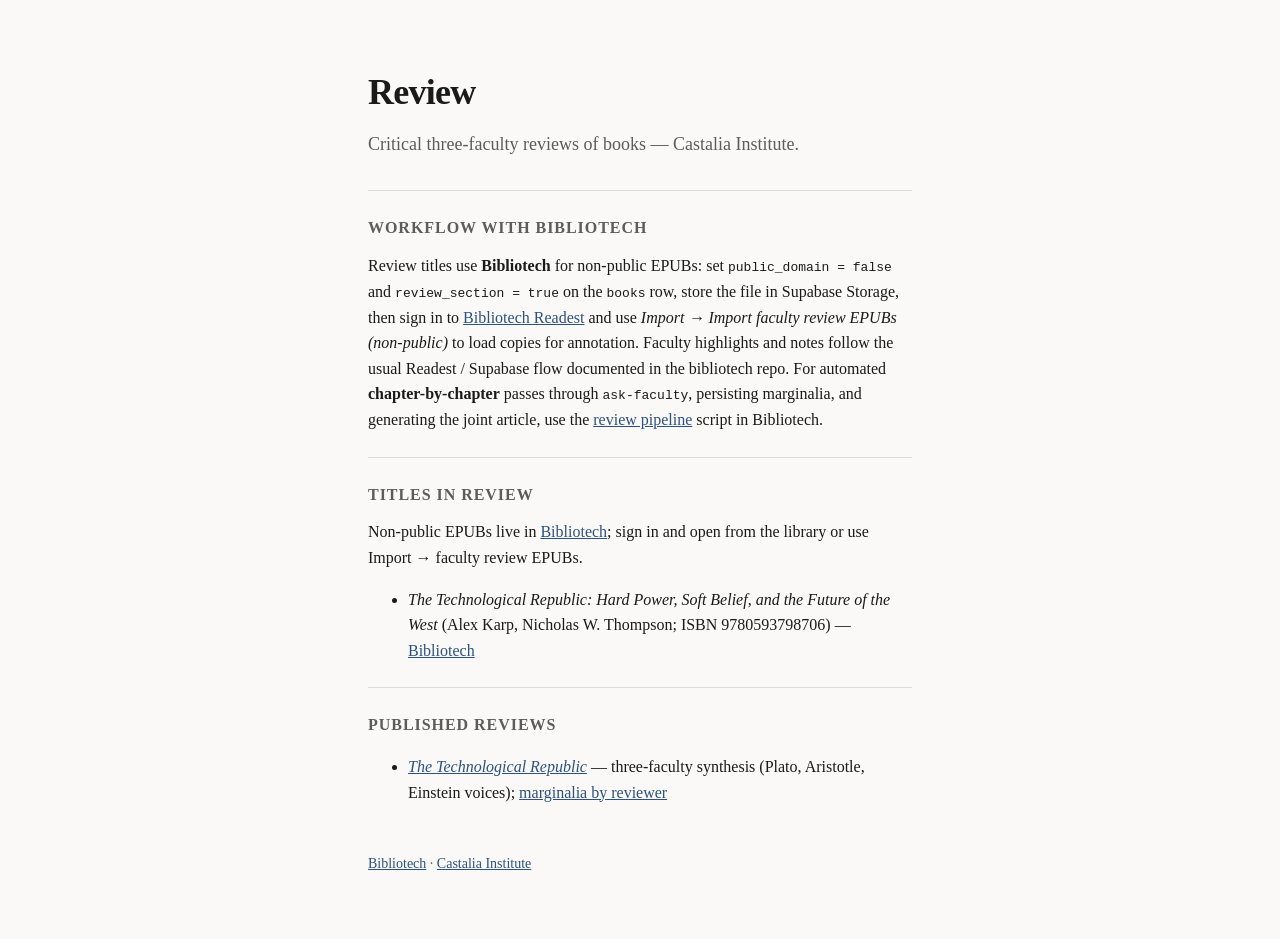
==== index.html @ 927019f5 "Add marginalia pages for Technological Republic; link from index and review" ====
<!DOCTYPE html>
<html lang="en">
<head>
  <meta charset="utf-8" />
  <meta name="viewport" content="width=device-width, initial-scale=1" />
  <title>Review — Castalia Institute</title>
  <meta name="description" content="Critical three-faculty reviews of books at Castalia Institute." />
  <style>
    :root {
      color-scheme: light dark;
      --ink: #1a1a1a;
      --muted: #5c5c5c;
      --line: rgba(0,0,0,.12);
      --bg: #faf9f7;
      --accent: #2c5282;
    }
    @media (prefers-color-scheme: dark) {
      :root {
        --ink: #e8e6e3;
        --muted: #9a9690;
        --line: rgba(255,255,255,.14);
        --bg: #121110;
        --accent: #90cdf4;
      }
    }
    * { box-sizing: border-box; }
    body {
      margin: 0;
      min-height: 100vh;
      font-family: "Iowan Old Style", "Palatino Linotype", Palatino, Georgia, serif;
      background: var(--bg);
      color: var(--ink);
      line-height: 1.6;
    }
    main {
      max-width: 38rem;
      margin: 0 auto;
      padding: clamp(2rem, 6vw, 4rem) clamp(1.25rem, 4vw, 2rem);
    }
    h1 {
      font-size: clamp(1.75rem, 4vw, 2.25rem);
      font-weight: 600;
      letter-spacing: -0.02em;
      margin: 0 0 0.5rem;
    }
    .lede {
      font-size: 1.125rem;
      color: var(--muted);
      margin: 0 0 2rem;
    }
    section {
      border-top: 1px solid var(--line);
      padding-top: 1.5rem;
      margin-top: 1.5rem;
    }
    h2 {
      font-size: 1rem;
      font-weight: 600;
      text-transform: uppercase;
      letter-spacing: 0.06em;
      color: var(--muted);
      margin: 0 0 0.75rem;
    }
    p { margin: 0 0 1rem; }
    a { color: var(--accent); }
    footer {
      margin-top: 3rem;
      font-size: 0.875rem;
      color: var(--muted);
    }
  </style>
</head>
<body>
  <main>
    <h1>Review</h1>
    <p class="lede">Critical three-faculty reviews of books — Castalia Institute.</p>
    <section>
      <h2>Workflow with Bibliotech</h2>
      <p>
        Review titles use <strong>Bibliotech</strong> for non-public EPUBs: set <code>public_domain = false</code> and
        <code>review_section = true</code> on the <code>books</code> row, store the file in Supabase Storage, then sign in to
        <a href="https://bibliotech.castalia.institute/library">Bibliotech Readest</a> and use
        <em>Import → Import faculty review EPUBs (non-public)</em> to load copies for annotation.
        Faculty highlights and notes follow the usual Readest / Supabase flow documented in the bibliotech repo.
        For automated <strong>chapter-by-chapter</strong> passes through <code>ask-faculty</code>, persisting marginalia, and generating the joint article, use the
        <a href="https://github.com/InquiryInstitute/bibliotech/blob/main/docs/REVIEW_PIPELINE_CHAPTER_ASK_FACULTY.md">review pipeline</a> script in Bibliotech.
      </p>
    </section>
    <section>
      <h2>Titles in review</h2>
      <p>
        Non-public EPUBs live in <a href="https://github.com/InquiryInstitute/bibliotech/blob/main/docs/FACULTY_REVIEW_EPUBS.md">Bibliotech</a>;
        sign in and open from the library or use Import → faculty review EPUBs.
      </p>
      <ul>
        <li>
          <cite>The Technological Republic: Hard Power, Soft Belief, and the Future of the West</cite>
          (Alex Karp, Nicholas W. Thompson; ISBN 9780593798706) —
          <a href="https://bibliotech.castalia.institute/library?book=2a18c2b7-36ad-4a49-8e9a-f4f3c4b51a50">Bibliotech</a>
        </li>
      </ul>
    </section>
    <section>
      <h2>Published reviews</h2>
      <ul>
        <li>
          <a href="reviews/the-technological-republic.html"><cite>The Technological Republic</cite></a>
          — three-faculty synthesis (Plato, Aristotle, Einstein voices);
          <a href="reviews/the-technological-republic/marginalia/index.html">marginalia by reviewer</a>
        </li>
      </ul>
    </section>
    <footer>
      <a href="https://bibliotech.castalia.institute/library">Bibliotech</a>
      ·
      <a href="https://castalia.institute/">Castalia Institute</a>
    </footer>
  </main>
</body>
</html>
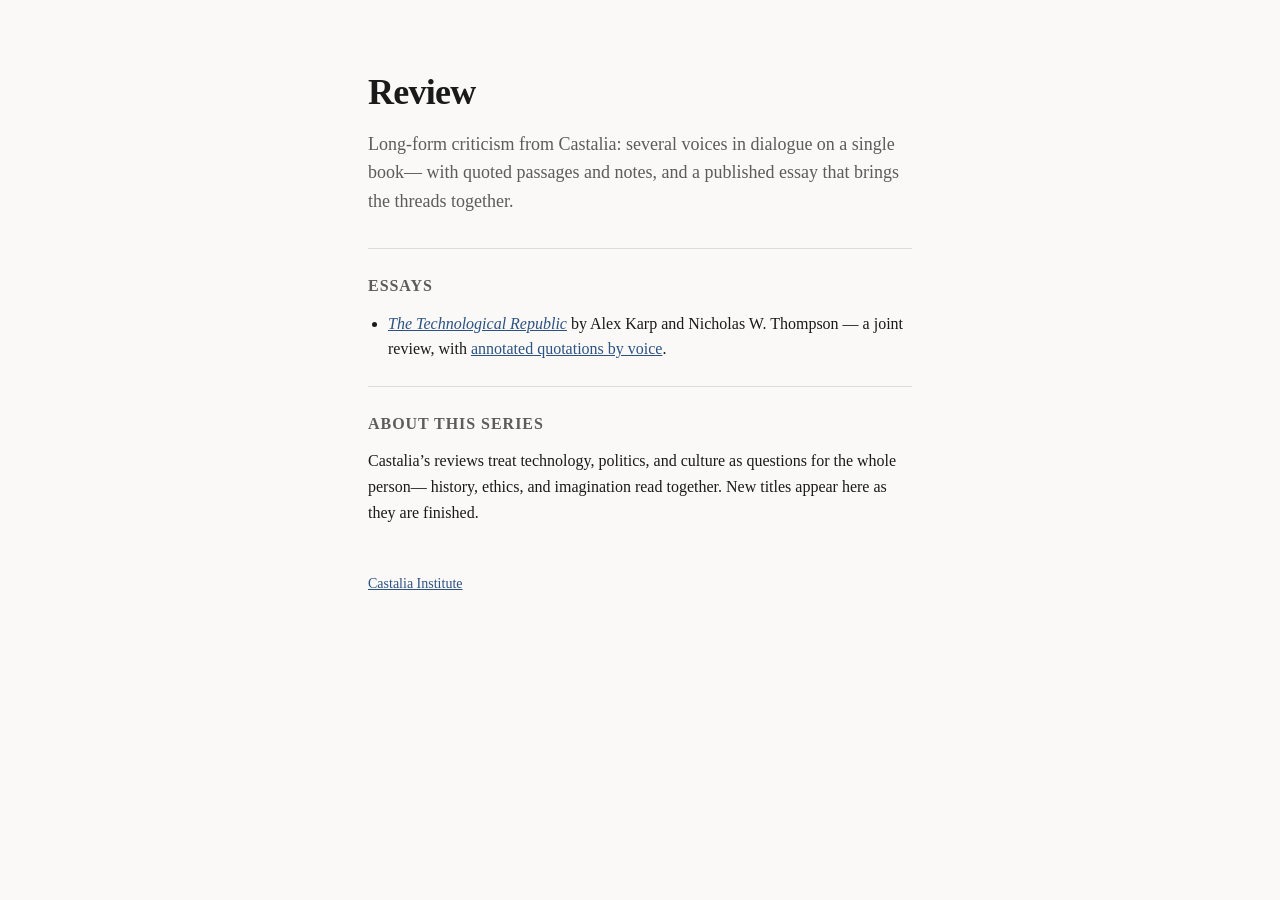
==== commit 4540daac: "Homepage: guest-facing copy; drop internal workflow and Bibliotech" ====
--- a/index.html
+++ b/index.html
@@ -4,7 +4,7 @@
   <meta charset="utf-8" />
   <meta name="viewport" content="width=device-width, initial-scale=1" />
   <title>Review — Castalia Institute</title>
-  <meta name="description" content="Critical three-faculty reviews of books at Castalia Institute." />
+  <meta name="description" content="Joint reviews of important books in several voices — Castalia Institute." />
   <style>
     :root {
       color-scheme: light dark;
@@ -62,6 +62,8 @@
       margin: 0 0 0.75rem;
     }
     p { margin: 0 0 1rem; }
+    ul { margin: 0 0 1rem; padding-left: 1.25rem; }
+    li { margin: 0.35rem 0; }
     a { color: var(--accent); }
     footer {
       margin-top: 3rem;
@@ -73,46 +75,28 @@
 <body>
   <main>
     <h1>Review</h1>
-    <p class="lede">Critical three-faculty reviews of books — Castalia Institute.</p>
+    <p class="lede">
+      Long-form criticism from Castalia: several voices in dialogue on a single book—
+      with quoted passages and notes, and a published essay that brings the threads together.
+    </p>
     <section>
-      <h2>Workflow with Bibliotech</h2>
-      <p>
-        Review titles use <strong>Bibliotech</strong> for non-public EPUBs: set <code>public_domain = false</code> and
-        <code>review_section = true</code> on the <code>books</code> row, store the file in Supabase Storage, then sign in to
-        <a href="https://bibliotech.castalia.institute/library">Bibliotech Readest</a> and use
-        <em>Import → Import faculty review EPUBs (non-public)</em> to load copies for annotation.
-        Faculty highlights and notes follow the usual Readest / Supabase flow documented in the bibliotech repo.
-        For automated <strong>chapter-by-chapter</strong> passes through <code>ask-faculty</code>, persisting marginalia, and generating the joint article, use the
-        <a href="https://github.com/InquiryInstitute/bibliotech/blob/main/docs/REVIEW_PIPELINE_CHAPTER_ASK_FACULTY.md">review pipeline</a> script in Bibliotech.
-      </p>
-    </section>
-    <section>
-      <h2>Titles in review</h2>
-      <p>
-        Non-public EPUBs live in <a href="https://github.com/InquiryInstitute/bibliotech/blob/main/docs/FACULTY_REVIEW_EPUBS.md">Bibliotech</a>;
-        sign in and open from the library or use Import → faculty review EPUBs.
-      </p>
+      <h2>Essays</h2>
       <ul>
         <li>
-          <cite>The Technological Republic: Hard Power, Soft Belief, and the Future of the West</cite>
-          (Alex Karp, Nicholas W. Thompson; ISBN 9780593798706) —
-          <a href="https://bibliotech.castalia.institute/library?book=2a18c2b7-36ad-4a49-8e9a-f4f3c4b51a50">Bibliotech</a>
+          <a href="reviews/the-technological-republic.html"><cite>The Technological Republic</cite></a>
+          by Alex Karp and Nicholas W. Thompson — a joint review, with
+          <a href="reviews/the-technological-republic/marginalia/index.html">annotated quotations by voice</a>.
         </li>
       </ul>
     </section>
     <section>
-      <h2>Published reviews</h2>
-      <ul>
-        <li>
-          <a href="reviews/the-technological-republic.html"><cite>The Technological Republic</cite></a>
-          — three-faculty synthesis (Plato, Aristotle, Einstein voices);
-          <a href="reviews/the-technological-republic/marginalia/index.html">marginalia by reviewer</a>
-        </li>
-      </ul>
+      <h2>About this series</h2>
+      <p>
+        Castalia’s reviews treat technology, politics, and culture as questions for the whole person—
+        history, ethics, and imagination read together. New titles appear here as they are finished.
+      </p>
     </section>
     <footer>
-      <a href="https://bibliotech.castalia.institute/library">Bibliotech</a>
-      ·
       <a href="https://castalia.institute/">Castalia Institute</a>
     </footer>
   </main>
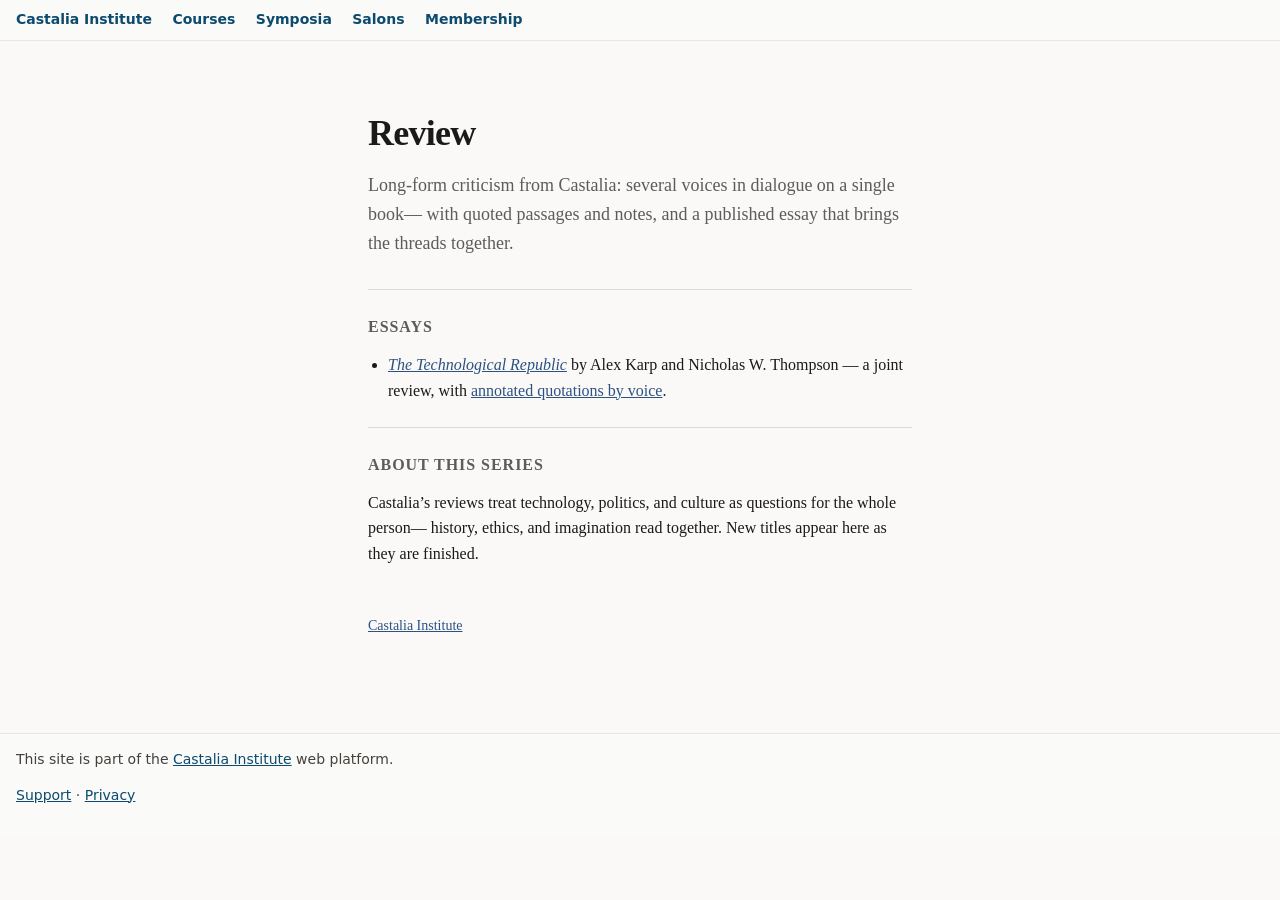
==== commit 35f7093d: "Add SEO metadata, robots.txt, sitemap, and shared chrome. Canonical URLs, Open Graph and Twitter car" ====
--- a/index.html
+++ b/index.html
@@ -3,8 +3,23 @@
 <head>
   <meta charset="utf-8" />
   <meta name="viewport" content="width=device-width, initial-scale=1" />
-  <title>Review — Castalia Institute</title>
-  <meta name="description" content="Joint reviews of important books in several voices — Castalia Institute." />
+  <title>Castalia Review — multi-voice book criticism | Castalia Institute</title>
+  <meta name="description" content="Castalia Review publishes long-form, multi-voice book criticism: several faculty personas in dialogue on a single title, with quoted marginalia and a book-voice afterword. A series of Castalia Institute." />
+  <meta name="robots" content="index,follow,max-image-preview:large" />
+  <link rel="canonical" href="https://review.castalia.institute/" />
+  <link rel="alternate" hreflang="en" href="https://review.castalia.institute/" />
+  <link rel="alternate" hreflang="x-default" href="https://review.castalia.institute/" />
+  <meta property="og:type" content="website" />
+  <meta property="og:site_name" content="Castalia Review" />
+  <meta property="og:title" content="Castalia Review — multi-voice book criticism | Castalia Institute" />
+  <meta property="og:description" content="Castalia Review publishes long-form, multi-voice book criticism: several faculty personas in dialogue on a single title, with quoted marginalia and a book-voice afterword. A series of Castalia Institute." />
+  <meta property="og:url" content="https://review.castalia.institute/" />
+  <meta name="twitter:card" content="summary" />
+  <meta name="twitter:title" content="Castalia Review — multi-voice book criticism | Castalia Institute" />
+  <meta name="twitter:description" content="Castalia Review publishes long-form, multi-voice book criticism: several faculty personas in dialogue on a single title, with quoted marginalia and a book-voice afterword. A series of Castalia Institute." />
+  <script type="application/ld+json">
+{"@context":"https://schema.org","@graph":[{"@type":"WebSite","@id":"https://review.castalia.institute/#website","name":"Castalia Review","url":"https://review.castalia.institute/","description":"Multi-voice book criticism from Castalia Institute.","publisher":{"@type":"Organization","name":"Castalia Institute","url":"https://castalia.institute/"}},{"@type":"WebPage","@id":"https://review.castalia.institute/#webpage","url":"https://review.castalia.institute/","name":"Castalia Review","description":"Long-form criticism from Castalia: several voices in dialogue on a single book—with quoted passages and notes, and a published essay that brings the threads together.","isPartOf":{"@id":"https://review.castalia.institute/#website"},"publisher":{"@type":"Organization","name":"Castalia Institute","url":"https://castalia.institute/"},"mainEntity":{"@type":"ItemList","name":"Published reviews","numberOfItems":1,"itemListElement":[{"@type":"ListItem","position":1,"name":"The Technological Republic: Hard Power, Soft Belief, and the Future of the West","url":"https://review.castalia.institute/reviews/the-technological-republic.html"}]}}]}
+  </script>
   <style>
     :root {
       color-scheme: light dark;
@@ -100,5 +115,6 @@
       <a href="https://castalia.institute/">Castalia Institute</a>
     </footer>
   </main>
+  <script src="/castalia-chrome/inject.js" defer></script>
 </body>
 </html>
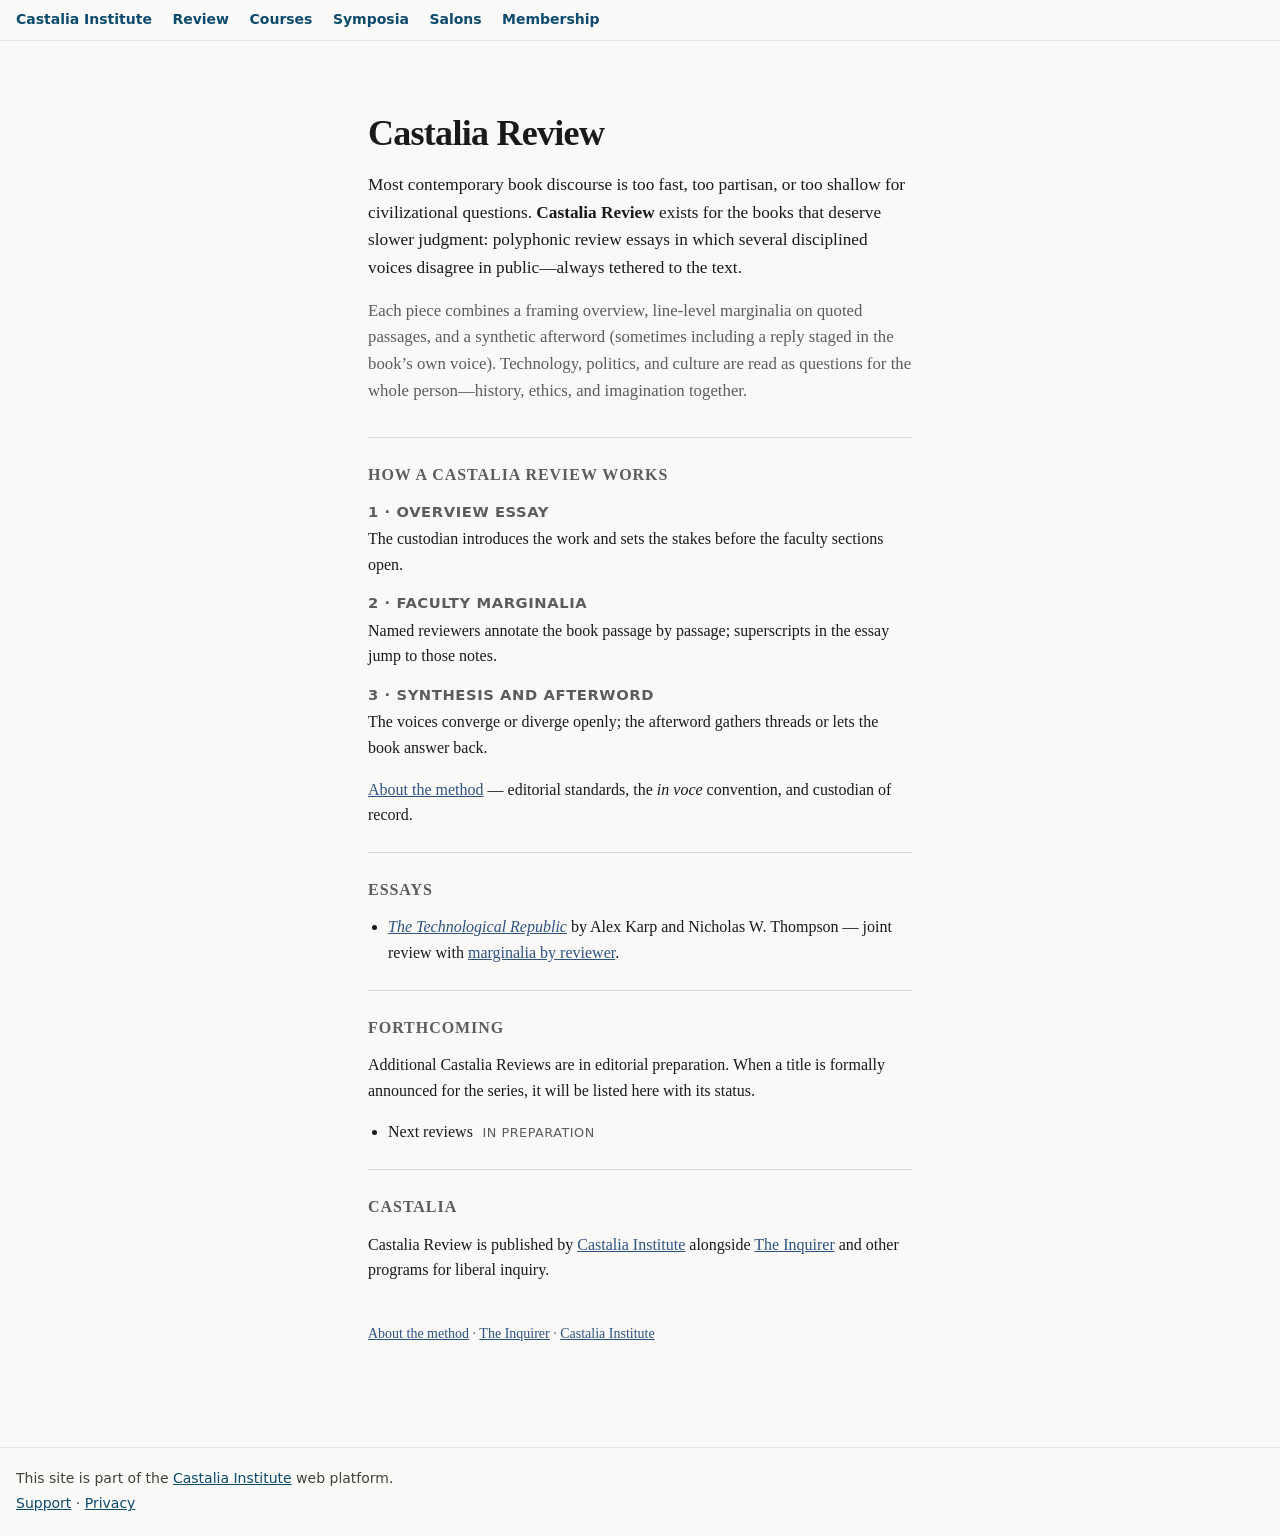
==== commit 5bb8f38e: "Homepage manifesto, How it works, About method page, reading guide. Sharpen index copy (why slow jud" ====
--- a/index.html
+++ b/index.html
@@ -3,22 +3,22 @@
 <head>
   <meta charset="utf-8" />
   <meta name="viewport" content="width=device-width, initial-scale=1" />
-  <title>Castalia Review — multi-voice book criticism | Castalia Institute</title>
-  <meta name="description" content="Castalia Review publishes long-form, multi-voice book criticism: several faculty personas in dialogue on a single title, with quoted marginalia and a book-voice afterword. A series of Castalia Institute." />
+  <title>Castalia Review — polyphonic review essays | Castalia Institute</title>
+  <meta name="description" content="Castalia Review publishes polyphonic review essays: several disciplined voices on one book, quoted marginalia, and synthesis—because civilizational questions deserve slower judgment than the usual review cycle." />
   <meta name="robots" content="index,follow,max-image-preview:large" />
   <link rel="canonical" href="https://review.castalia.institute/" />
   <link rel="alternate" hreflang="en" href="https://review.castalia.institute/" />
   <link rel="alternate" hreflang="x-default" href="https://review.castalia.institute/" />
   <meta property="og:type" content="website" />
   <meta property="og:site_name" content="Castalia Review" />
-  <meta property="og:title" content="Castalia Review — multi-voice book criticism | Castalia Institute" />
-  <meta property="og:description" content="Castalia Review publishes long-form, multi-voice book criticism: several faculty personas in dialogue on a single title, with quoted marginalia and a book-voice afterword. A series of Castalia Institute." />
+  <meta property="og:title" content="Castalia Review — polyphonic review essays | Castalia Institute" />
+  <meta property="og:description" content="Polyphonic review essays from Castalia: several voices in dialogue on a single book, with quoted marginalia and synthesis—for readers who want judgment, not hot takes." />
   <meta property="og:url" content="https://review.castalia.institute/" />
   <meta name="twitter:card" content="summary" />
-  <meta name="twitter:title" content="Castalia Review — multi-voice book criticism | Castalia Institute" />
-  <meta name="twitter:description" content="Castalia Review publishes long-form, multi-voice book criticism: several faculty personas in dialogue on a single title, with quoted marginalia and a book-voice afterword. A series of Castalia Institute." />
+  <meta name="twitter:title" content="Castalia Review — polyphonic review essays | Castalia Institute" />
+  <meta name="twitter:description" content="Polyphonic review essays from Castalia: several voices in dialogue on a single book, with quoted marginalia and synthesis." />
   <script type="application/ld+json">
-{"@context":"https://schema.org","@graph":[{"@type":"WebSite","@id":"https://review.castalia.institute/#website","name":"Castalia Review","url":"https://review.castalia.institute/","description":"Multi-voice book criticism from Castalia Institute.","publisher":{"@type":"Organization","name":"Castalia Institute","url":"https://castalia.institute/"}},{"@type":"WebPage","@id":"https://review.castalia.institute/#webpage","url":"https://review.castalia.institute/","name":"Castalia Review","description":"Long-form criticism from Castalia: several voices in dialogue on a single book—with quoted passages and notes, and a published essay that brings the threads together.","isPartOf":{"@id":"https://review.castalia.institute/#website"},"publisher":{"@type":"Organization","name":"Castalia Institute","url":"https://castalia.institute/"},"mainEntity":{"@type":"ItemList","name":"Published reviews","numberOfItems":1,"itemListElement":[{"@type":"ListItem","position":1,"name":"The Technological Republic: Hard Power, Soft Belief, and the Future of the West","url":"https://review.castalia.institute/reviews/the-technological-republic.html"}]}}]}
+{"@context":"https://schema.org","@graph":[{"@type":"WebSite","@id":"https://review.castalia.institute/#website","name":"Castalia Review","url":"https://review.castalia.institute/","description":"Polyphonic review essays and civilizational criticism from Castalia Institute.","publisher":{"@type":"Organization","name":"Castalia Institute","url":"https://castalia.institute/"}},{"@type":"WebPage","@id":"https://review.castalia.institute/#webpage","url":"https://review.castalia.institute/","name":"Castalia Review","description":"Long-form polyphonic book criticism: several voices in dialogue on a single title, quoted marginalia, and a synthetic essay.","isPartOf":{"@id":"https://review.castalia.institute/#website"},"publisher":{"@type":"Organization","name":"Castalia Institute","url":"https://castalia.institute/"},"mainEntity":{"@type":"ItemList","name":"Published reviews","numberOfItems":1,"itemListElement":[{"@type":"ListItem","position":1,"name":"The Technological Republic: Hard Power, Soft Belief, and the Future of the West","url":"https://review.castalia.institute/reviews/the-technological-republic.html"}]}}]}
   </script>
   <style>
     :root {
@@ -58,8 +58,13 @@
       letter-spacing: -0.02em;
       margin: 0 0 0.5rem;
     }
+    .manifesto {
+      font-size: 1.08rem;
+      margin: 0 0 1rem;
+      max-width: 36rem;
+    }
     .lede {
-      font-size: 1.125rem;
+      font-size: 1.05rem;
       color: var(--muted);
       margin: 0 0 2rem;
     }
@@ -80,39 +85,112 @@
     ul { margin: 0 0 1rem; padding-left: 1.25rem; }
     li { margin: 0.35rem 0; }
     a { color: var(--accent); }
+    .how-list {
+      list-style: none;
+      padding-left: 0;
+      margin: 0 0 1rem;
+    }
+    .how-list li {
+      margin: 0 0 0.85rem;
+      padding-left: 0;
+    }
+    .how-list strong {
+      display: block;
+      font-size: 0.92rem;
+      letter-spacing: 0.04em;
+      text-transform: uppercase;
+      font-family: system-ui, sans-serif;
+      color: var(--muted);
+      font-weight: 600;
+      margin-bottom: 0.2rem;
+    }
+    .forthcoming-status {
+      font-family: system-ui, sans-serif;
+      font-size: 0.8rem;
+      letter-spacing: 0.04em;
+      text-transform: uppercase;
+      color: var(--muted);
+      margin-left: 0.35rem;
+    }
     footer {
-      margin-top: 3rem;
+      margin-top: 2.5rem;
       font-size: 0.875rem;
       color: var(--muted);
     }
+    footer p { margin: 0.35rem 0; }
   </style>
 </head>
 <body>
   <main>
-    <h1>Review</h1>
+    <h1>Castalia Review</h1>
+    <p class="manifesto">
+      Most contemporary book discourse is too fast, too partisan, or too shallow for civilizational questions.
+      <strong>Castalia Review</strong> exists for the books that deserve slower judgment: polyphonic review essays in which several disciplined voices disagree in public—always tethered to the text.
+    </p>
     <p class="lede">
-      Long-form criticism from Castalia: several voices in dialogue on a single book—
-      with quoted passages and notes, and a published essay that brings the threads together.
+      Each piece combines a framing overview, line-level marginalia on quoted passages, and a synthetic afterword (sometimes including a reply staged in the book’s own voice). Technology, politics, and culture are read as questions for the whole person—history, ethics, and imagination together.
     </p>
+
+    <section>
+      <h2>How a Castalia Review works</h2>
+      <ul class="how-list">
+        <li>
+          <strong>1 · Overview essay</strong>
+          The custodian introduces the work and sets the stakes before the faculty sections open.
+        </li>
+        <li>
+          <strong>2 · Faculty marginalia</strong>
+          Named reviewers annotate the book passage by passage; superscripts in the essay jump to those notes.
+        </li>
+        <li>
+          <strong>3 · Synthesis and afterword</strong>
+          The voices converge or diverge openly; the afterword gathers threads or lets the book answer back.
+        </li>
+      </ul>
+      <p>
+        <a href="about.html">About the method</a> — editorial standards, the <em>in voce</em> convention, and custodian of record.
+      </p>
+    </section>
+
     <section>
       <h2>Essays</h2>
       <ul>
         <li>
           <a href="reviews/the-technological-republic.html"><cite>The Technological Republic</cite></a>
-          by Alex Karp and Nicholas W. Thompson — a joint review, with
-          <a href="reviews/the-technological-republic/marginalia/index.html">annotated quotations by voice</a>.
+          by Alex Karp and Nicholas W. Thompson — joint review with
+          <a href="reviews/the-technological-republic/marginalia/index.html">marginalia by reviewer</a>.
         </li>
       </ul>
     </section>
+
     <section>
-      <h2>About this series</h2>
+      <h2>Forthcoming</h2>
       <p>
-        Castalia’s reviews treat technology, politics, and culture as questions for the whole person—
-        history, ethics, and imagination read together. New titles appear here as they are finished.
+        Additional Castalia Reviews are in editorial preparation.
+        When a title is formally announced for the series, it will be listed here with its status.
+      </p>
+      <ul>
+        <li>Next reviews <span class="forthcoming-status">In preparation</span></li>
+      </ul>
+    </section>
+
+    <section>
+      <h2>Castalia</h2>
+      <p>
+        Castalia Review is published by
+        <a href="https://castalia.institute/">Castalia Institute</a>
+        alongside
+        <a href="https://inquirer.castalia.institute/">The Inquirer</a>
+        and other programs for liberal inquiry.
       </p>
     </section>
+
     <footer>
-      <a href="https://castalia.institute/">Castalia Institute</a>
+      <p>
+        <a href="about.html">About the method</a>
+        · <a href="https://inquirer.castalia.institute/">The Inquirer</a>
+        · <a href="https://castalia.institute/">Castalia Institute</a>
+      </p>
     </footer>
   </main>
   <script src="/castalia-chrome/inject.js" defer></script>
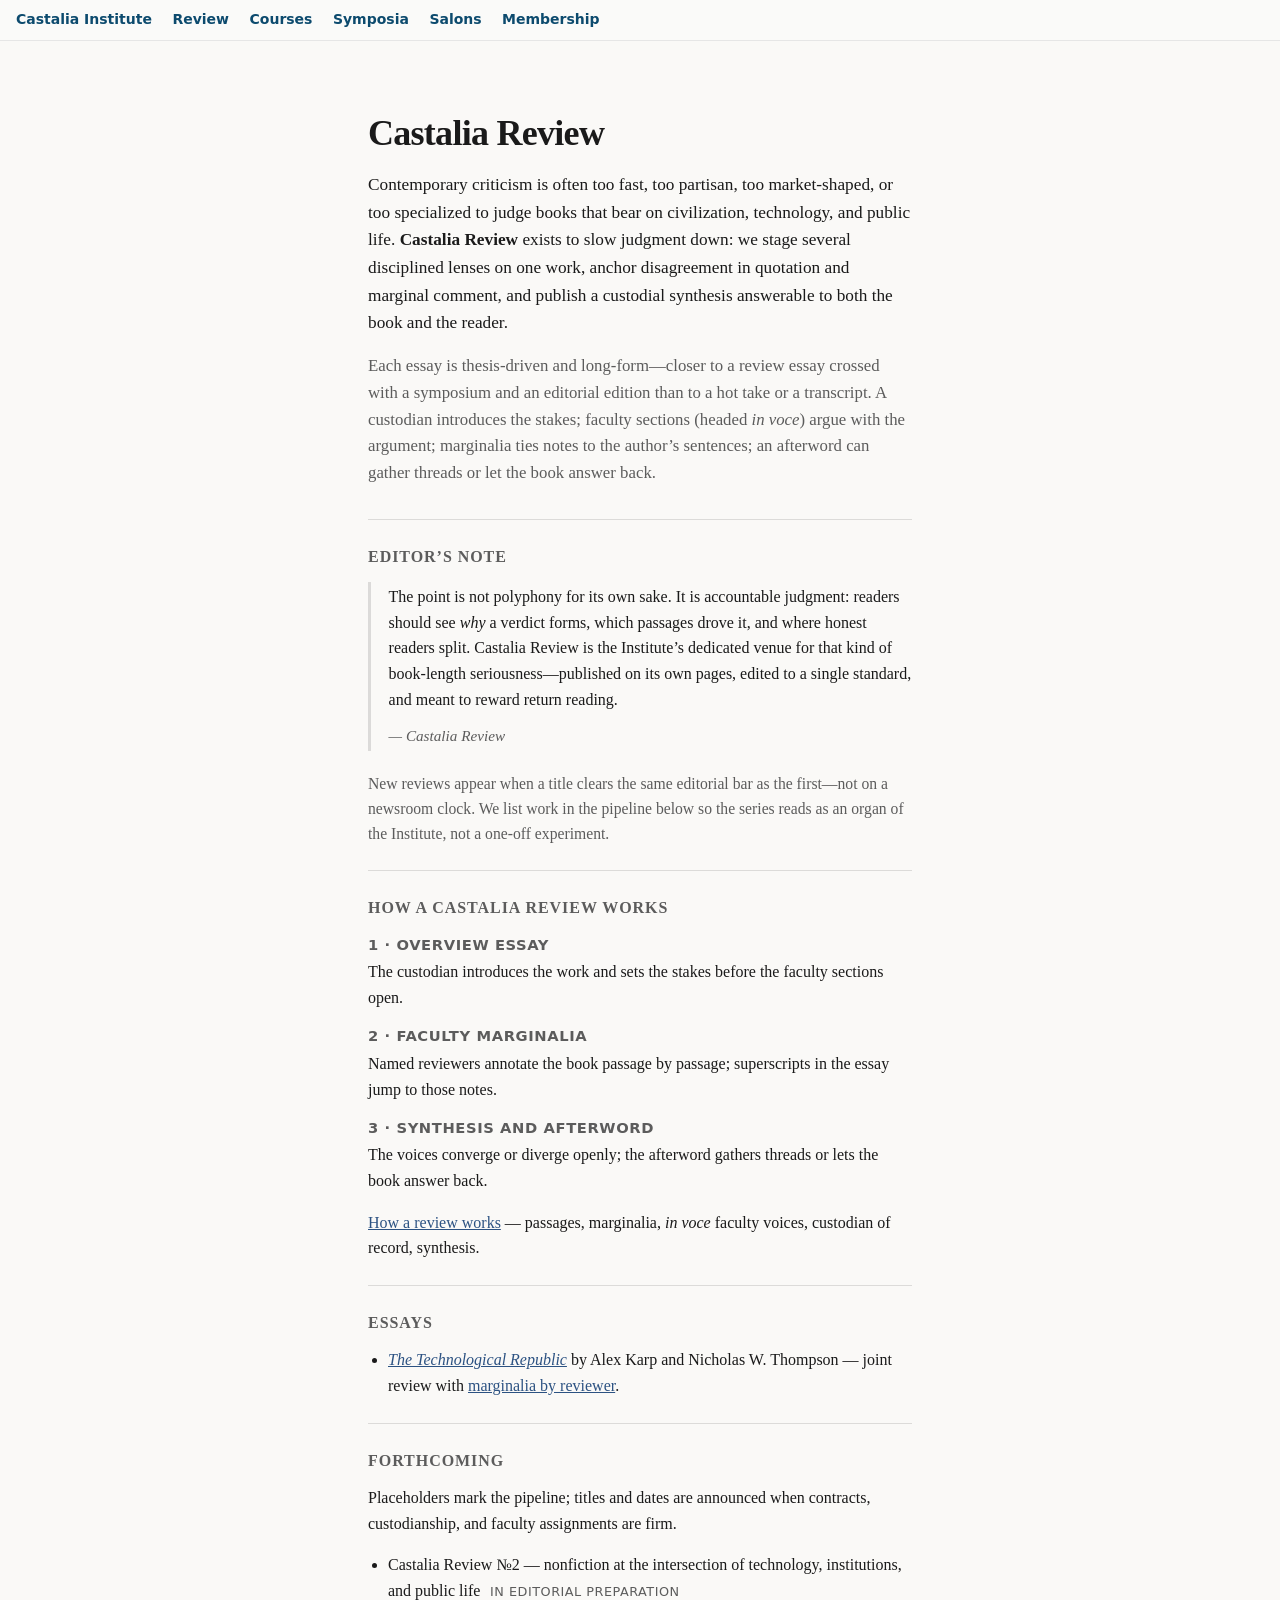
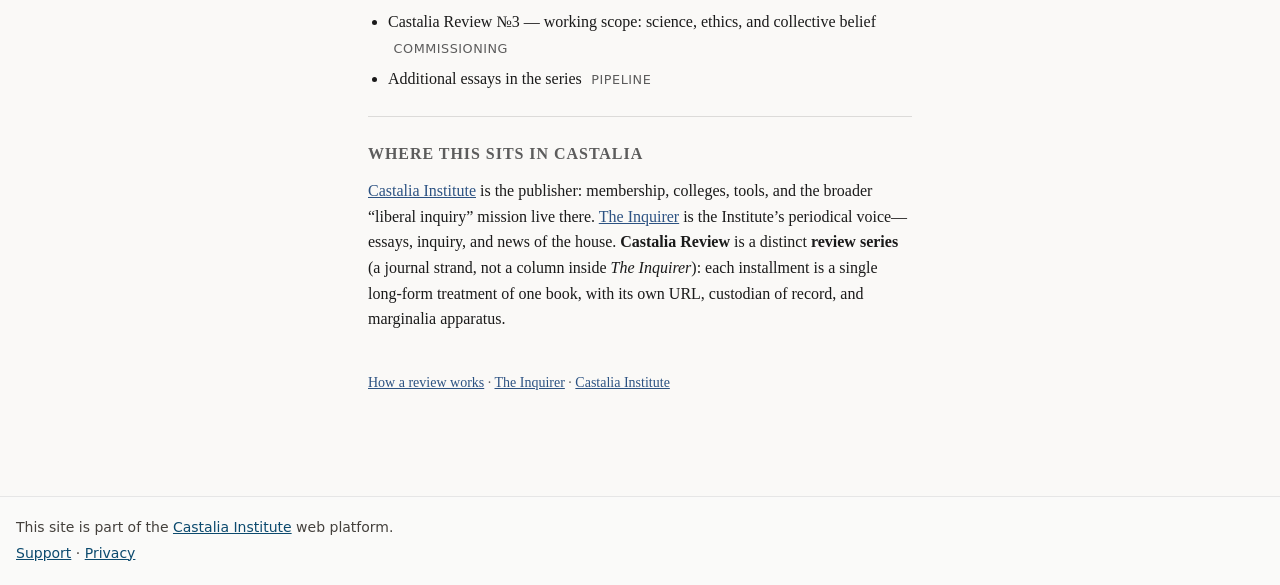
==== commit f0a4ccc2: "Homepage: doctrine, editor note, pipeline, ecosystem; method page refresh Expand manifesto and lede;" ====
--- a/index.html
+++ b/index.html
@@ -4,7 +4,7 @@
   <meta charset="utf-8" />
   <meta name="viewport" content="width=device-width, initial-scale=1" />
   <title>Castalia Review — polyphonic review essays | Castalia Institute</title>
-  <meta name="description" content="Castalia Review publishes polyphonic review essays: several disciplined voices on one book, quoted marginalia, and synthesis—because civilizational questions deserve slower judgment than the usual review cycle." />
+  <meta name="description" content="Castalia Review slows judgment on books that bear on civilization, technology, and public life: polyphonic review essays, quoted marginalia, custodian of record, and synthesis—published as a distinct review series of Castalia Institute." />
   <meta name="robots" content="index,follow,max-image-preview:large" />
   <link rel="canonical" href="https://review.castalia.institute/" />
   <link rel="alternate" hreflang="en" href="https://review.castalia.institute/" />
@@ -12,13 +12,13 @@
   <meta property="og:type" content="website" />
   <meta property="og:site_name" content="Castalia Review" />
   <meta property="og:title" content="Castalia Review — polyphonic review essays | Castalia Institute" />
-  <meta property="og:description" content="Polyphonic review essays from Castalia: several voices in dialogue on a single book, with quoted marginalia and synthesis—for readers who want judgment, not hot takes." />
+  <meta property="og:description" content="When criticism is too fast, partisan, or market-shaped, Castalia Review stages multiple lenses on one book, anchors debate in the text, and publishes accountable synthesis." />
   <meta property="og:url" content="https://review.castalia.institute/" />
   <meta name="twitter:card" content="summary" />
   <meta name="twitter:title" content="Castalia Review — polyphonic review essays | Castalia Institute" />
-  <meta name="twitter:description" content="Polyphonic review essays from Castalia: several voices in dialogue on a single book, with quoted marginalia and synthesis." />
+  <meta name="twitter:description" content="Polyphonic review essays from Castalia Institute: slower judgment on books that matter, with marginalia and custodian of record." />
   <script type="application/ld+json">
-{"@context":"https://schema.org","@graph":[{"@type":"WebSite","@id":"https://review.castalia.institute/#website","name":"Castalia Review","url":"https://review.castalia.institute/","description":"Polyphonic review essays and civilizational criticism from Castalia Institute.","publisher":{"@type":"Organization","name":"Castalia Institute","url":"https://castalia.institute/"}},{"@type":"WebPage","@id":"https://review.castalia.institute/#webpage","url":"https://review.castalia.institute/","name":"Castalia Review","description":"Long-form polyphonic book criticism: several voices in dialogue on a single title, quoted marginalia, and a synthetic essay.","isPartOf":{"@id":"https://review.castalia.institute/#website"},"publisher":{"@type":"Organization","name":"Castalia Institute","url":"https://castalia.institute/"},"mainEntity":{"@type":"ItemList","name":"Published reviews","numberOfItems":1,"itemListElement":[{"@type":"ListItem","position":1,"name":"The Technological Republic: Hard Power, Soft Belief, and the Future of the West","url":"https://review.castalia.institute/reviews/the-technological-republic.html"}]}}]}
+{"@context":"https://schema.org","@graph":[{"@type":"WebSite","@id":"https://review.castalia.institute/#website","name":"Castalia Review","url":"https://review.castalia.institute/","description":"Review series of Castalia Institute: long-form polyphonic book criticism with marginalia and custodian of record.","publisher":{"@type":"Organization","name":"Castalia Institute","url":"https://castalia.institute/"}},{"@type":"WebPage","@id":"https://review.castalia.institute/#webpage","url":"https://review.castalia.institute/","name":"Castalia Review","description":"Slower, multi-voiced judgment on books at the intersection of technology, politics, and civilization—synthesis answerable to the text.","isPartOf":{"@id":"https://review.castalia.institute/#website"},"publisher":{"@type":"Organization","name":"Castalia Institute","url":"https://castalia.institute/"},"mainEntity":{"@type":"ItemList","name":"Published reviews","numberOfItems":1,"itemListElement":[{"@type":"ListItem","position":1,"name":"The Technological Republic: Hard Power, Soft Belief, and the Future of the West","url":"https://review.castalia.institute/reviews/the-technological-republic.html"}]}}]}
   </script>
   <style>
     :root {
@@ -112,6 +112,27 @@
       color: var(--muted);
       margin-left: 0.35rem;
     }
+    .editor-note {
+      border-left: 3px solid var(--line);
+      padding: 0.15rem 0 0.15rem 1.1rem;
+      margin: 0 0 1.25rem;
+      color: var(--ink);
+    }
+    .editor-note > p {
+      margin: 0 0 0.75rem;
+    }
+    .editor-note .sig {
+      display: block;
+      margin-top: 0.65rem;
+      font-size: 0.95rem;
+      color: var(--muted);
+      font-style: italic;
+    }
+    .cadence {
+      font-size: 0.98rem;
+      color: var(--muted);
+      margin: 0 0 1rem;
+    }
     footer {
       margin-top: 2.5rem;
       font-size: 0.875rem;
@@ -124,12 +145,27 @@
   <main>
     <h1>Castalia Review</h1>
     <p class="manifesto">
-      Most contemporary book discourse is too fast, too partisan, or too shallow for civilizational questions.
-      <strong>Castalia Review</strong> exists for the books that deserve slower judgment: polyphonic review essays in which several disciplined voices disagree in public—always tethered to the text.
+      Contemporary criticism is often too fast, too partisan, too market-shaped, or too specialized to judge books that bear on civilization, technology, and public life.
+      <strong>Castalia Review</strong> exists to slow judgment down: we stage several disciplined lenses on one work, anchor disagreement in quotation and marginal comment, and publish a custodial synthesis answerable to both the book and the reader.
     </p>
     <p class="lede">
-      Each piece combines a framing overview, line-level marginalia on quoted passages, and a synthetic afterword (sometimes including a reply staged in the book’s own voice). Technology, politics, and culture are read as questions for the whole person—history, ethics, and imagination together.
+      Each essay is thesis-driven and long-form—closer to a review essay crossed with a symposium and an editorial edition than to a hot take or a transcript. A custodian introduces the stakes; faculty sections (headed <em>in voce</em>) argue with the argument; marginalia ties notes to the author’s sentences; an afterword can gather threads or let the book answer back.
     </p>
+
+    <section aria-labelledby="editors-note-h">
+      <h2 id="editors-note-h">Editor’s note</h2>
+      <div class="editor-note">
+        <p>
+          The point is not polyphony for its own sake. It is accountable judgment: readers should see <em>why</em> a verdict forms, which passages drove it, and where honest readers split.
+          Castalia Review is the Institute’s dedicated venue for that kind of book-length seriousness—published on its own pages, edited to a single standard, and meant to reward return reading.
+        </p>
+        <span class="sig">— Castalia Review</span>
+      </div>
+      <p class="cadence">
+        New reviews appear when a title clears the same editorial bar as the first—not on a newsroom clock.
+        We list work in the pipeline below so the series reads as an organ of the Institute, not a one-off experiment.
+      </p>
+    </section>
 
     <section>
       <h2>How a Castalia Review works</h2>
@@ -148,7 +184,7 @@
         </li>
       </ul>
       <p>
-        <a href="about.html">About the method</a> — editorial standards, the <em>in voce</em> convention, and custodian of record.
+        <a href="about.html">How a review works</a> — passages, marginalia, <em>in voce</em> faculty voices, custodian of record, synthesis.
       </p>
     </section>
 
@@ -166,28 +202,36 @@
     <section>
       <h2>Forthcoming</h2>
       <p>
-        Additional Castalia Reviews are in editorial preparation.
-        When a title is formally announced for the series, it will be listed here with its status.
+        Placeholders mark the pipeline; titles and dates are announced when contracts, custodianship, and faculty assignments are firm.
       </p>
       <ul>
-        <li>Next reviews <span class="forthcoming-status">In preparation</span></li>
+        <li>
+          Castalia Review №2 — nonfiction at the intersection of technology, institutions, and public life
+          <span class="forthcoming-status">In editorial preparation</span>
+        </li>
+        <li>
+          Castalia Review №3 — working scope: science, ethics, and collective belief
+          <span class="forthcoming-status">Commissioning</span>
+        </li>
+        <li>
+          Additional essays in the series
+          <span class="forthcoming-status">Pipeline</span>
+        </li>
       </ul>
     </section>
 
     <section>
-      <h2>Castalia</h2>
-      <p>
-        Castalia Review is published by
-        <a href="https://castalia.institute/">Castalia Institute</a>
-        alongside
-        <a href="https://inquirer.castalia.institute/">The Inquirer</a>
-        and other programs for liberal inquiry.
+      <h2>Where this sits in Castalia</h2>
+      <p>
+        <a href="https://castalia.institute/">Castalia Institute</a> is the publisher: membership, colleges, tools, and the broader “liberal inquiry” mission live there.
+        <a href="https://inquirer.castalia.institute/">The Inquirer</a> is the Institute’s periodical voice—essays, inquiry, and news of the house.
+        <strong>Castalia Review</strong> is a distinct <strong>review series</strong> (a journal strand, not a column inside <em>The Inquirer</em>): each installment is a single long-form treatment of one book, with its own URL, custodian of record, and marginalia apparatus.
       </p>
     </section>
 
     <footer>
       <p>
-        <a href="about.html">About the method</a>
+        <a href="about.html">How a review works</a>
         · <a href="https://inquirer.castalia.institute/">The Inquirer</a>
         · <a href="https://castalia.institute/">Castalia Institute</a>
       </p>
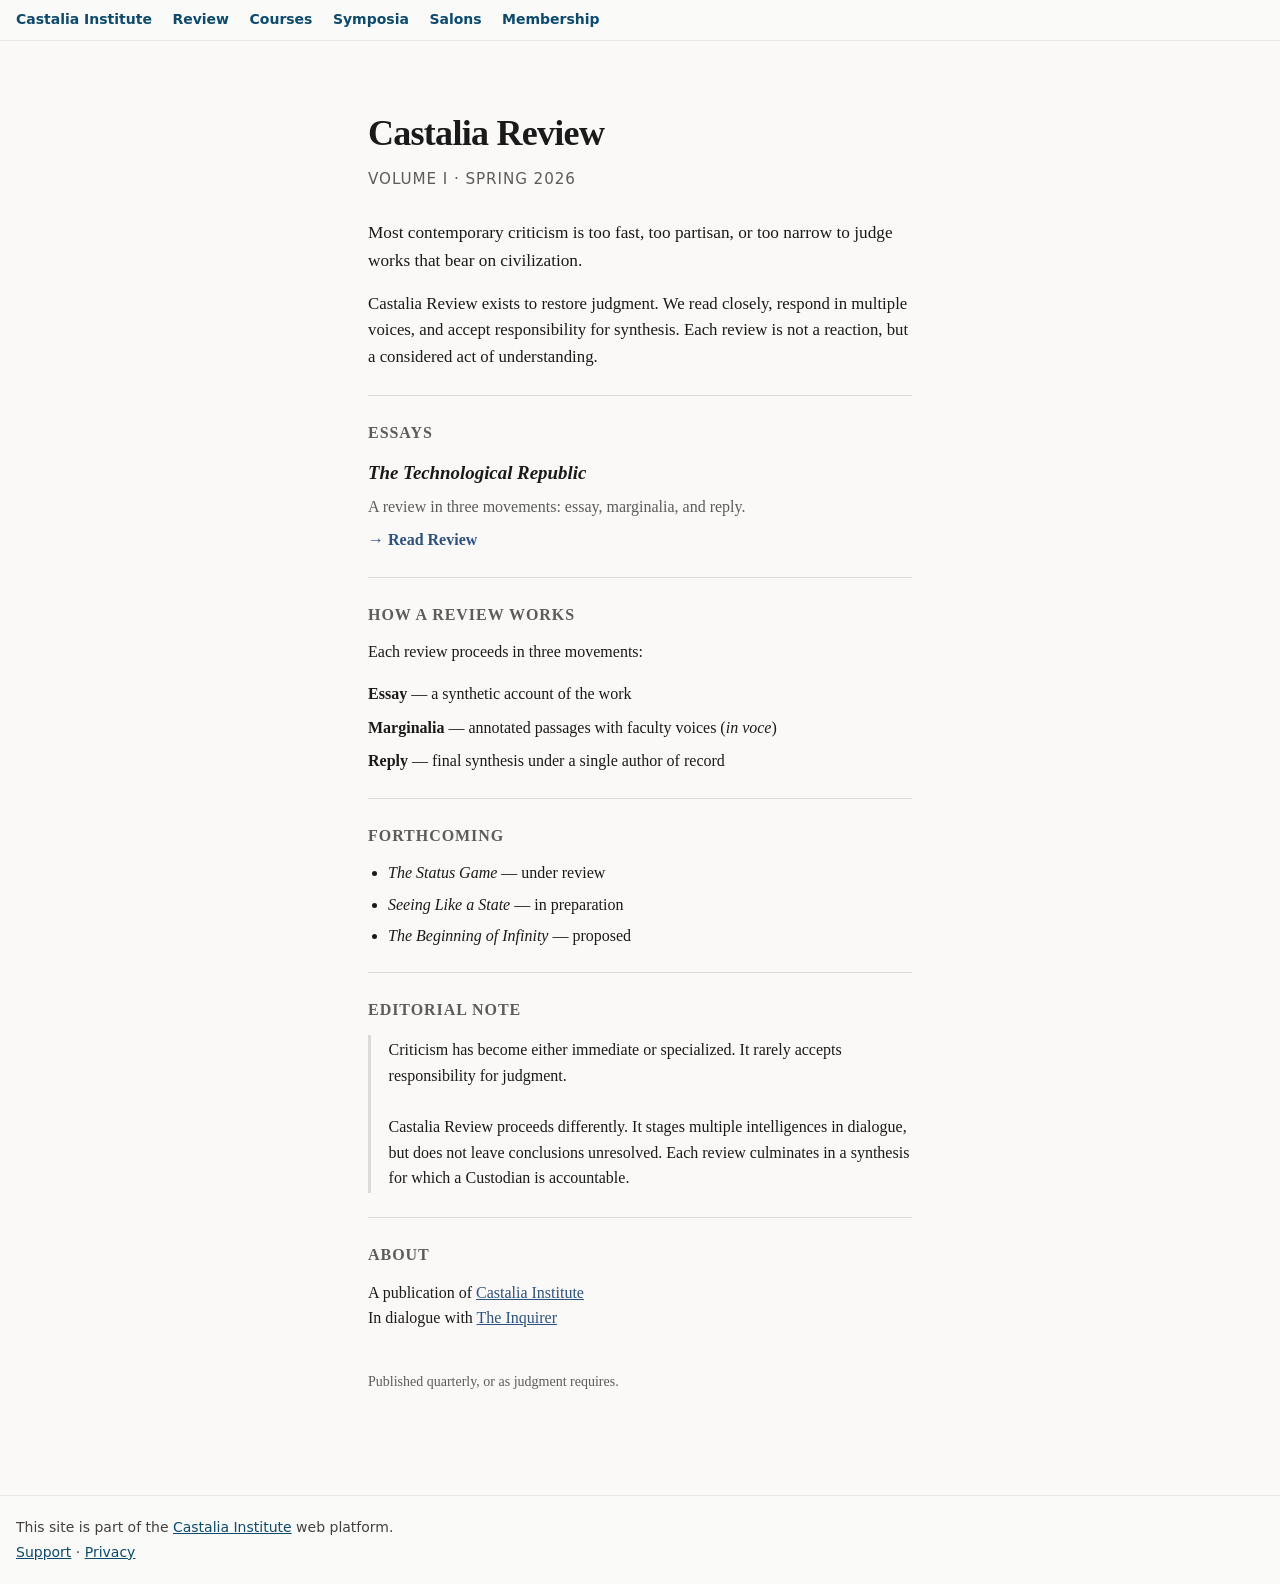
==== commit 7215638b: "Rewrite homepage with doctrine-led spring 2026 structure Co-authored-by: Dan <dcmcshan@users.noreply" ====
--- a/index.html
+++ b/index.html
@@ -3,22 +3,22 @@
 <head>
   <meta charset="utf-8" />
   <meta name="viewport" content="width=device-width, initial-scale=1" />
-  <title>Castalia Review — polyphonic review essays | Castalia Institute</title>
-  <meta name="description" content="Castalia Review slows judgment on books that bear on civilization, technology, and public life: polyphonic review essays, quoted marginalia, custodian of record, and synthesis—published as a distinct review series of Castalia Institute." />
+  <title>Castalia Review | Castalia Institute</title>
+  <meta name="description" content="Castalia Review restores slow, accountable judgment on books that bear on civilization through essay, marginalia, and reply." />
   <meta name="robots" content="index,follow,max-image-preview:large" />
   <link rel="canonical" href="https://review.castalia.institute/" />
   <link rel="alternate" hreflang="en" href="https://review.castalia.institute/" />
   <link rel="alternate" hreflang="x-default" href="https://review.castalia.institute/" />
   <meta property="og:type" content="website" />
   <meta property="og:site_name" content="Castalia Review" />
-  <meta property="og:title" content="Castalia Review — polyphonic review essays | Castalia Institute" />
-  <meta property="og:description" content="When criticism is too fast, partisan, or market-shaped, Castalia Review stages multiple lenses on one book, anchors debate in the text, and publishes accountable synthesis." />
+  <meta property="og:title" content="Castalia Review | Castalia Institute" />
+  <meta property="og:description" content="Most criticism is too fast, partisan, or narrow. Castalia Review restores judgment through essay, marginalia, and reply." />
   <meta property="og:url" content="https://review.castalia.institute/" />
   <meta name="twitter:card" content="summary" />
-  <meta name="twitter:title" content="Castalia Review — polyphonic review essays | Castalia Institute" />
-  <meta name="twitter:description" content="Polyphonic review essays from Castalia Institute: slower judgment on books that matter, with marginalia and custodian of record." />
+  <meta name="twitter:title" content="Castalia Review | Castalia Institute" />
+  <meta name="twitter:description" content="Castalia Review restores judgment through close reading, multiple voices, and accountable synthesis." />
   <script type="application/ld+json">
-{"@context":"https://schema.org","@graph":[{"@type":"WebSite","@id":"https://review.castalia.institute/#website","name":"Castalia Review","url":"https://review.castalia.institute/","description":"Review series of Castalia Institute: long-form polyphonic book criticism with marginalia and custodian of record.","publisher":{"@type":"Organization","name":"Castalia Institute","url":"https://castalia.institute/"}},{"@type":"WebPage","@id":"https://review.castalia.institute/#webpage","url":"https://review.castalia.institute/","name":"Castalia Review","description":"Slower, multi-voiced judgment on books at the intersection of technology, politics, and civilization—synthesis answerable to the text.","isPartOf":{"@id":"https://review.castalia.institute/#website"},"publisher":{"@type":"Organization","name":"Castalia Institute","url":"https://castalia.institute/"},"mainEntity":{"@type":"ItemList","name":"Published reviews","numberOfItems":1,"itemListElement":[{"@type":"ListItem","position":1,"name":"The Technological Republic: Hard Power, Soft Belief, and the Future of the West","url":"https://review.castalia.institute/reviews/the-technological-republic.html"}]}}]}
+{"@context":"https://schema.org","@graph":[{"@type":"WebSite","@id":"https://review.castalia.institute/#website","name":"Castalia Review","url":"https://review.castalia.institute/","description":"A publication of Castalia Institute: close reading and accountable synthesis through essay, marginalia, and reply.","publisher":{"@type":"Organization","name":"Castalia Institute","url":"https://castalia.institute/"}},{"@type":"WebPage","@id":"https://review.castalia.institute/#webpage","url":"https://review.castalia.institute/","name":"Castalia Review","description":"Most contemporary criticism is too fast, too partisan, or too narrow to judge works that bear on civilization.","isPartOf":{"@id":"https://review.castalia.institute/#website"},"publisher":{"@type":"Organization","name":"Castalia Institute","url":"https://castalia.institute/"},"mainEntity":{"@type":"ItemList","name":"Published reviews","numberOfItems":1,"itemListElement":[{"@type":"ListItem","position":1,"name":"The Technological Republic","url":"https://review.castalia.institute/reviews/the-technological-republic.html"}]}}]}
   </script>
   <style>
     :root {
@@ -56,17 +56,24 @@
       font-size: clamp(1.75rem, 4vw, 2.25rem);
       font-weight: 600;
       letter-spacing: -0.02em;
-      margin: 0 0 0.5rem;
+      margin: 0 0 0.25rem;
     }
-    .manifesto {
+    .volume {
+      margin: 0 0 1.75rem;
+      color: var(--muted);
+      font-size: 0.95rem;
+      text-transform: uppercase;
+      letter-spacing: 0.06em;
+      font-family: system-ui, sans-serif;
+    }
+    .doctrine {
       font-size: 1.08rem;
       margin: 0 0 1rem;
       max-width: 36rem;
     }
-    .lede {
+    .mission {
       font-size: 1.05rem;
-      color: var(--muted);
-      margin: 0 0 2rem;
+      margin: 0;
     }
     section {
       border-top: 1px solid var(--line);
@@ -85,53 +92,32 @@
     ul { margin: 0 0 1rem; padding-left: 1.25rem; }
     li { margin: 0.35rem 0; }
     a { color: var(--accent); }
-    .how-list {
+    .essay-title {
+      margin: 0;
+      font-size: 1.18rem;
+      font-weight: 600;
+    }
+    .essay-summary {
+      color: var(--muted);
+      margin: 0.35rem 0 0.5rem;
+    }
+    .essay-link {
+      display: inline-block;
+      text-decoration: none;
+      font-weight: 600;
+    }
+    .movement-list {
       list-style: none;
-      padding-left: 0;
-      margin: 0 0 1rem;
-    }
-    .how-list li {
-      margin: 0 0 0.85rem;
+      margin: 0;
       padding-left: 0;
     }
-    .how-list strong {
-      display: block;
-      font-size: 0.92rem;
-      letter-spacing: 0.04em;
-      text-transform: uppercase;
-      font-family: system-ui, sans-serif;
-      color: var(--muted);
-      font-weight: 600;
-      margin-bottom: 0.2rem;
-    }
-    .forthcoming-status {
-      font-family: system-ui, sans-serif;
-      font-size: 0.8rem;
-      letter-spacing: 0.04em;
-      text-transform: uppercase;
-      color: var(--muted);
-      margin-left: 0.35rem;
+    .movement-list li {
+      margin: 0.5rem 0;
     }
     .editor-note {
       border-left: 3px solid var(--line);
       padding: 0.15rem 0 0.15rem 1.1rem;
-      margin: 0 0 1.25rem;
-      color: var(--ink);
-    }
-    .editor-note > p {
-      margin: 0 0 0.75rem;
-    }
-    .editor-note .sig {
-      display: block;
-      margin-top: 0.65rem;
-      font-size: 0.95rem;
-      color: var(--muted);
-      font-style: italic;
-    }
-    .cadence {
-      font-size: 0.98rem;
-      color: var(--muted);
-      margin: 0 0 1rem;
+      margin: 0;
     }
     footer {
       margin-top: 2.5rem;
@@ -144,97 +130,61 @@
 <body>
   <main>
     <h1>Castalia Review</h1>
-    <p class="manifesto">
-      Contemporary criticism is often too fast, too partisan, too market-shaped, or too specialized to judge books that bear on civilization, technology, and public life.
-      <strong>Castalia Review</strong> exists to slow judgment down: we stage several disciplined lenses on one work, anchor disagreement in quotation and marginal comment, and publish a custodial synthesis answerable to both the book and the reader.
+    <p class="volume">Volume I · Spring 2026</p>
+    <p class="doctrine">
+      Most contemporary criticism is too fast, too partisan, or too narrow to judge works that bear on civilization.
     </p>
-    <p class="lede">
-      Each essay is thesis-driven and long-form—closer to a review essay crossed with a symposium and an editorial edition than to a hot take or a transcript. A custodian introduces the stakes; faculty sections (headed <em>in voce</em>) argue with the argument; marginalia ties notes to the author’s sentences; an afterword can gather threads or let the book answer back.
+    <p class="mission">
+      Castalia Review exists to restore judgment. We read closely, respond in multiple voices, and accept responsibility for synthesis.
+      Each review is not a reaction, but a considered act of understanding.
     </p>
 
-    <section aria-labelledby="editors-note-h">
-      <h2 id="editors-note-h">Editor’s note</h2>
-      <div class="editor-note">
-        <p>
-          The point is not polyphony for its own sake. It is accountable judgment: readers should see <em>why</em> a verdict forms, which passages drove it, and where honest readers split.
-          Castalia Review is the Institute’s dedicated venue for that kind of book-length seriousness—published on its own pages, edited to a single standard, and meant to reward return reading.
-        </p>
-        <span class="sig">— Castalia Review</span>
-      </div>
-      <p class="cadence">
-        New reviews appear when a title clears the same editorial bar as the first—not on a newsroom clock.
-        We list work in the pipeline below so the series reads as an organ of the Institute, not a one-off experiment.
-      </p>
+    <section>
+      <h2>Essays</h2>
+      <p class="essay-title"><cite>The Technological Republic</cite></p>
+      <p class="essay-summary">A review in three movements: essay, marginalia, and reply.</p>
+      <p><a class="essay-link" href="reviews/the-technological-republic.html">→ Read Review</a></p>
     </section>
 
     <section>
-      <h2>How a Castalia Review works</h2>
-      <ul class="how-list">
-        <li>
-          <strong>1 · Overview essay</strong>
-          The custodian introduces the work and sets the stakes before the faculty sections open.
-        </li>
-        <li>
-          <strong>2 · Faculty marginalia</strong>
-          Named reviewers annotate the book passage by passage; superscripts in the essay jump to those notes.
-        </li>
-        <li>
-          <strong>3 · Synthesis and afterword</strong>
-          The voices converge or diverge openly; the afterword gathers threads or lets the book answer back.
-        </li>
-      </ul>
-      <p>
-        <a href="about.html">How a review works</a> — passages, marginalia, <em>in voce</em> faculty voices, custodian of record, synthesis.
-      </p>
-    </section>
-
-    <section>
-      <h2>Essays</h2>
-      <ul>
-        <li>
-          <a href="reviews/the-technological-republic.html"><cite>The Technological Republic</cite></a>
-          by Alex Karp and Nicholas W. Thompson — joint review with
-          <a href="reviews/the-technological-republic/marginalia/index.html">marginalia by reviewer</a>.
-        </li>
+      <h2>How a Review Works</h2>
+      <p>Each review proceeds in three movements:</p>
+      <ul class="movement-list">
+        <li><strong>Essay</strong> — a synthetic account of the work</li>
+        <li><strong>Marginalia</strong> — annotated passages with faculty voices (<em>in voce</em>)</li>
+        <li><strong>Reply</strong> — final synthesis under a single author of record</li>
       </ul>
     </section>
 
     <section>
       <h2>Forthcoming</h2>
-      <p>
-        Placeholders mark the pipeline; titles and dates are announced when contracts, custodianship, and faculty assignments are firm.
-      </p>
       <ul>
-        <li>
-          Castalia Review №2 — nonfiction at the intersection of technology, institutions, and public life
-          <span class="forthcoming-status">In editorial preparation</span>
-        </li>
-        <li>
-          Castalia Review №3 — working scope: science, ethics, and collective belief
-          <span class="forthcoming-status">Commissioning</span>
-        </li>
-        <li>
-          Additional essays in the series
-          <span class="forthcoming-status">Pipeline</span>
-        </li>
+        <li><cite>The Status Game</cite> — under review</li>
+        <li><cite>Seeing Like a State</cite> — in preparation</li>
+        <li><cite>The Beginning of Infinity</cite> — proposed</li>
       </ul>
     </section>
 
     <section>
-      <h2>Where this sits in Castalia</h2>
+      <h2>Editorial Note</h2>
+      <p class="editor-note">
+        Criticism has become either immediate or specialized. It rarely accepts responsibility for judgment.
+        <br /><br />
+        Castalia Review proceeds differently. It stages multiple intelligences in dialogue, but does not leave conclusions unresolved.
+        Each review culminates in a synthesis for which a Custodian is accountable.
+      </p>
+    </section>
+
+    <section>
+      <h2>About</h2>
       <p>
-        <a href="https://castalia.institute/">Castalia Institute</a> is the publisher: membership, colleges, tools, and the broader “liberal inquiry” mission live there.
-        <a href="https://inquirer.castalia.institute/">The Inquirer</a> is the Institute’s periodical voice—essays, inquiry, and news of the house.
-        <strong>Castalia Review</strong> is a distinct <strong>review series</strong> (a journal strand, not a column inside <em>The Inquirer</em>): each installment is a single long-form treatment of one book, with its own URL, custodian of record, and marginalia apparatus.
+        A publication of <a href="https://castalia.institute/">Castalia Institute</a><br />
+        In dialogue with <a href="https://inquirer.castalia.institute/">The Inquirer</a>
       </p>
     </section>
 
     <footer>
-      <p>
-        <a href="about.html">How a review works</a>
-        · <a href="https://inquirer.castalia.institute/">The Inquirer</a>
-        · <a href="https://castalia.institute/">Castalia Institute</a>
-      </p>
+      <p>Published quarterly, or as judgment requires.</p>
     </footer>
   </main>
   <script src="/castalia-chrome/inject.js" defer></script>
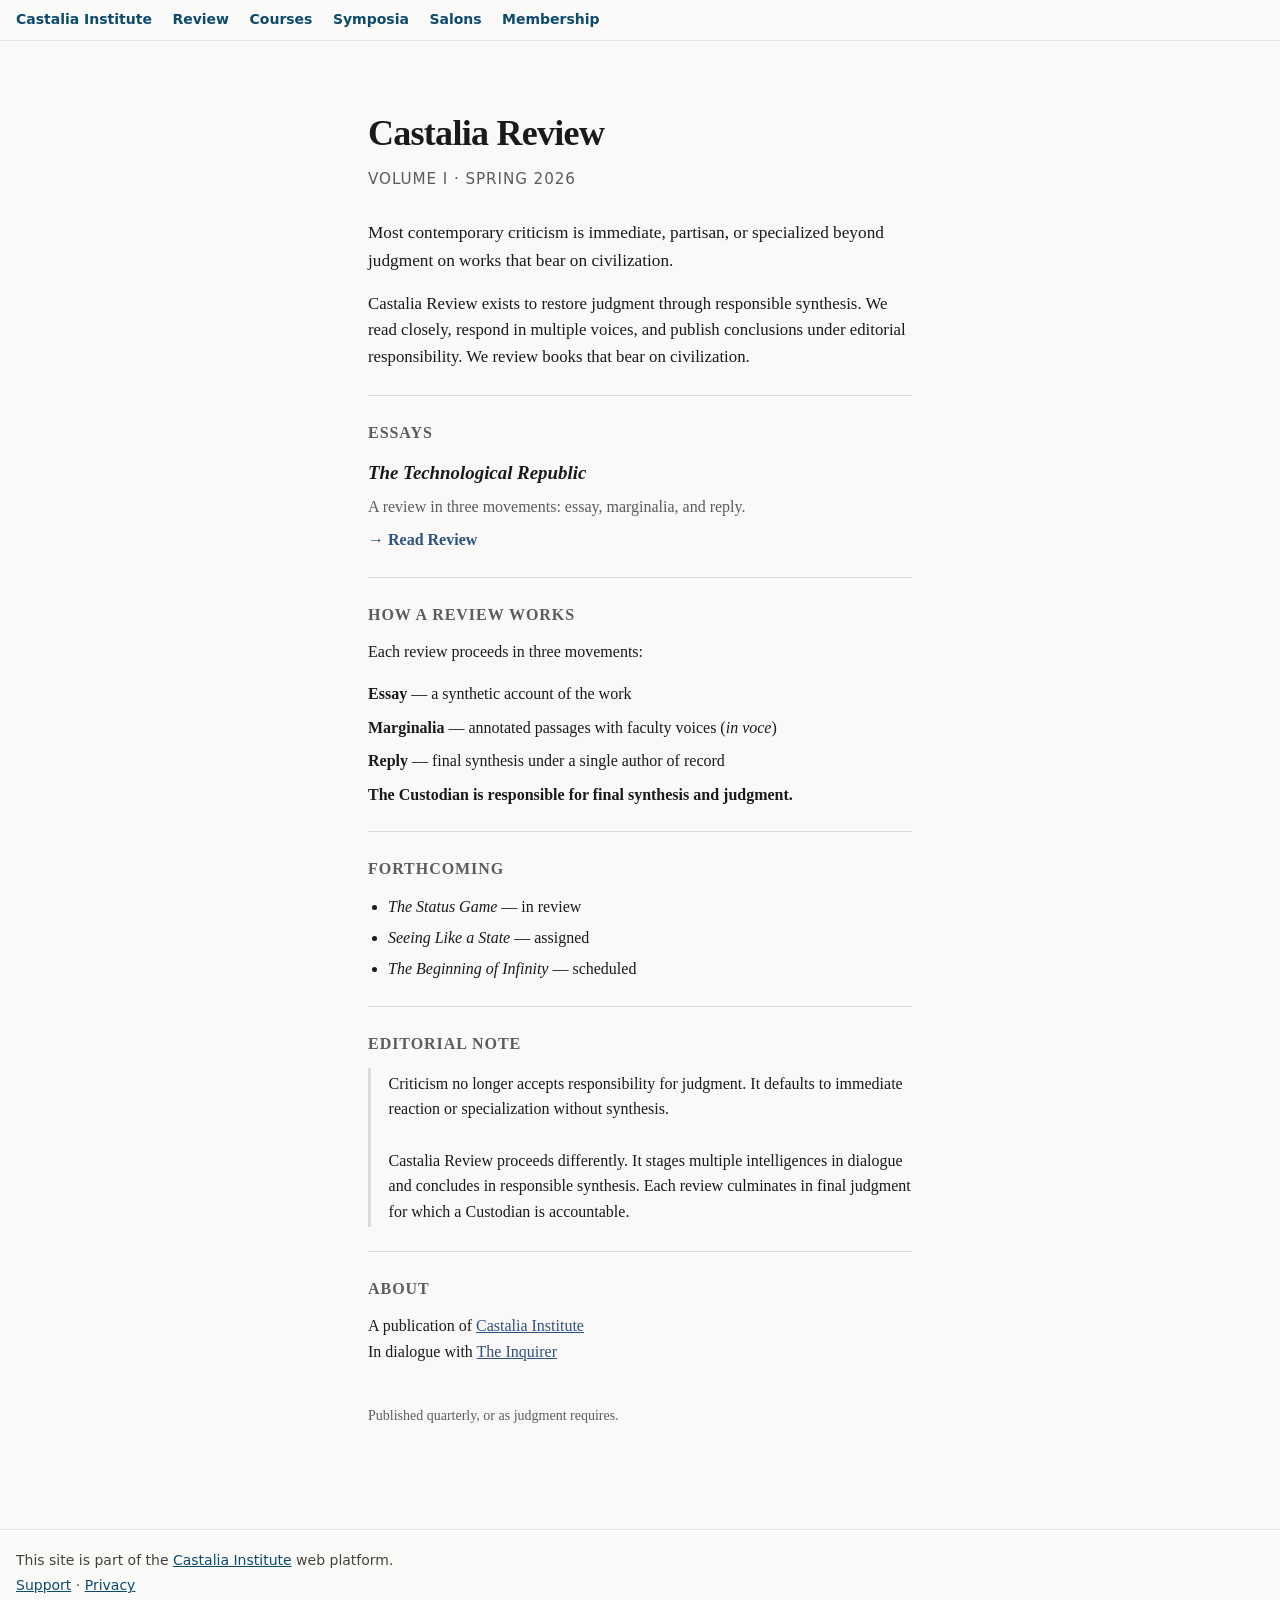
==== commit 4ccaf13b: "Refine editorial doctrine and authority language Co-authored-by: Dan <dcmcshan@users.noreply.github." ====
--- a/index.html
+++ b/index.html
@@ -4,7 +4,7 @@
   <meta charset="utf-8" />
   <meta name="viewport" content="width=device-width, initial-scale=1" />
   <title>Castalia Review | Castalia Institute</title>
-  <meta name="description" content="Castalia Review restores slow, accountable judgment on books that bear on civilization through essay, marginalia, and reply." />
+  <meta name="description" content="Castalia Review restores slow judgment and responsible synthesis on books that bear on civilization through essay, marginalia, and reply." />
   <meta name="robots" content="index,follow,max-image-preview:large" />
   <link rel="canonical" href="https://review.castalia.institute/" />
   <link rel="alternate" hreflang="en" href="https://review.castalia.institute/" />
@@ -12,13 +12,13 @@
   <meta property="og:type" content="website" />
   <meta property="og:site_name" content="Castalia Review" />
   <meta property="og:title" content="Castalia Review | Castalia Institute" />
-  <meta property="og:description" content="Most criticism is too fast, partisan, or narrow. Castalia Review restores judgment through essay, marginalia, and reply." />
+  <meta property="og:description" content="Most criticism is immediate, partisan, or specialized beyond judgment. Castalia Review restores responsible synthesis through essay, marginalia, and reply." />
   <meta property="og:url" content="https://review.castalia.institute/" />
   <meta name="twitter:card" content="summary" />
   <meta name="twitter:title" content="Castalia Review | Castalia Institute" />
-  <meta name="twitter:description" content="Castalia Review restores judgment through close reading, multiple voices, and accountable synthesis." />
+  <meta name="twitter:description" content="Castalia Review restores judgment through close reading, multiple voices, and responsible synthesis." />
   <script type="application/ld+json">
-{"@context":"https://schema.org","@graph":[{"@type":"WebSite","@id":"https://review.castalia.institute/#website","name":"Castalia Review","url":"https://review.castalia.institute/","description":"A publication of Castalia Institute: close reading and accountable synthesis through essay, marginalia, and reply.","publisher":{"@type":"Organization","name":"Castalia Institute","url":"https://castalia.institute/"}},{"@type":"WebPage","@id":"https://review.castalia.institute/#webpage","url":"https://review.castalia.institute/","name":"Castalia Review","description":"Most contemporary criticism is too fast, too partisan, or too narrow to judge works that bear on civilization.","isPartOf":{"@id":"https://review.castalia.institute/#website"},"publisher":{"@type":"Organization","name":"Castalia Institute","url":"https://castalia.institute/"},"mainEntity":{"@type":"ItemList","name":"Published reviews","numberOfItems":1,"itemListElement":[{"@type":"ListItem","position":1,"name":"The Technological Republic","url":"https://review.castalia.institute/reviews/the-technological-republic.html"}]}}]}
+{"@context":"https://schema.org","@graph":[{"@type":"WebSite","@id":"https://review.castalia.institute/#website","name":"Castalia Review","url":"https://review.castalia.institute/","description":"A publication of Castalia Institute: close reading and responsible synthesis through essay, marginalia, and reply.","publisher":{"@type":"Organization","name":"Castalia Institute","url":"https://castalia.institute/"}},{"@type":"WebPage","@id":"https://review.castalia.institute/#webpage","url":"https://review.castalia.institute/","name":"Castalia Review","description":"Most contemporary criticism is immediate, partisan, or specialized beyond judgment on works that bear on civilization.","isPartOf":{"@id":"https://review.castalia.institute/#website"},"publisher":{"@type":"Organization","name":"Castalia Institute","url":"https://castalia.institute/"},"mainEntity":{"@type":"ItemList","name":"Published reviews","numberOfItems":1,"itemListElement":[{"@type":"ListItem","position":1,"name":"The Technological Republic","url":"https://review.castalia.institute/reviews/the-technological-republic.html"}]}}]}
   </script>
   <style>
     :root {
@@ -132,11 +132,12 @@
     <h1>Castalia Review</h1>
     <p class="volume">Volume I · Spring 2026</p>
     <p class="doctrine">
-      Most contemporary criticism is too fast, too partisan, or too narrow to judge works that bear on civilization.
+      Most contemporary criticism is immediate, partisan, or specialized beyond judgment on works that bear on civilization.
     </p>
     <p class="mission">
-      Castalia Review exists to restore judgment. We read closely, respond in multiple voices, and accept responsibility for synthesis.
-      Each review is not a reaction, but a considered act of understanding.
+      Castalia Review exists to restore judgment through responsible synthesis.
+      We read closely, respond in multiple voices, and publish conclusions under editorial responsibility.
+      We review books that bear on civilization.
     </p>
 
     <section>
@@ -154,24 +155,25 @@
         <li><strong>Marginalia</strong> — annotated passages with faculty voices (<em>in voce</em>)</li>
         <li><strong>Reply</strong> — final synthesis under a single author of record</li>
       </ul>
+      <p><strong>The Custodian is responsible for final synthesis and judgment.</strong></p>
     </section>
 
     <section>
       <h2>Forthcoming</h2>
       <ul>
-        <li><cite>The Status Game</cite> — under review</li>
-        <li><cite>Seeing Like a State</cite> — in preparation</li>
-        <li><cite>The Beginning of Infinity</cite> — proposed</li>
+        <li><cite>The Status Game</cite> — in review</li>
+        <li><cite>Seeing Like a State</cite> — assigned</li>
+        <li><cite>The Beginning of Infinity</cite> — scheduled</li>
       </ul>
     </section>
 
     <section>
       <h2>Editorial Note</h2>
       <p class="editor-note">
-        Criticism has become either immediate or specialized. It rarely accepts responsibility for judgment.
+        Criticism no longer accepts responsibility for judgment. It defaults to immediate reaction or specialization without synthesis.
         <br /><br />
-        Castalia Review proceeds differently. It stages multiple intelligences in dialogue, but does not leave conclusions unresolved.
-        Each review culminates in a synthesis for which a Custodian is accountable.
+        Castalia Review proceeds differently. It stages multiple intelligences in dialogue and concludes in responsible synthesis.
+        Each review culminates in final judgment for which a Custodian is accountable.
       </p>
     </section>
 
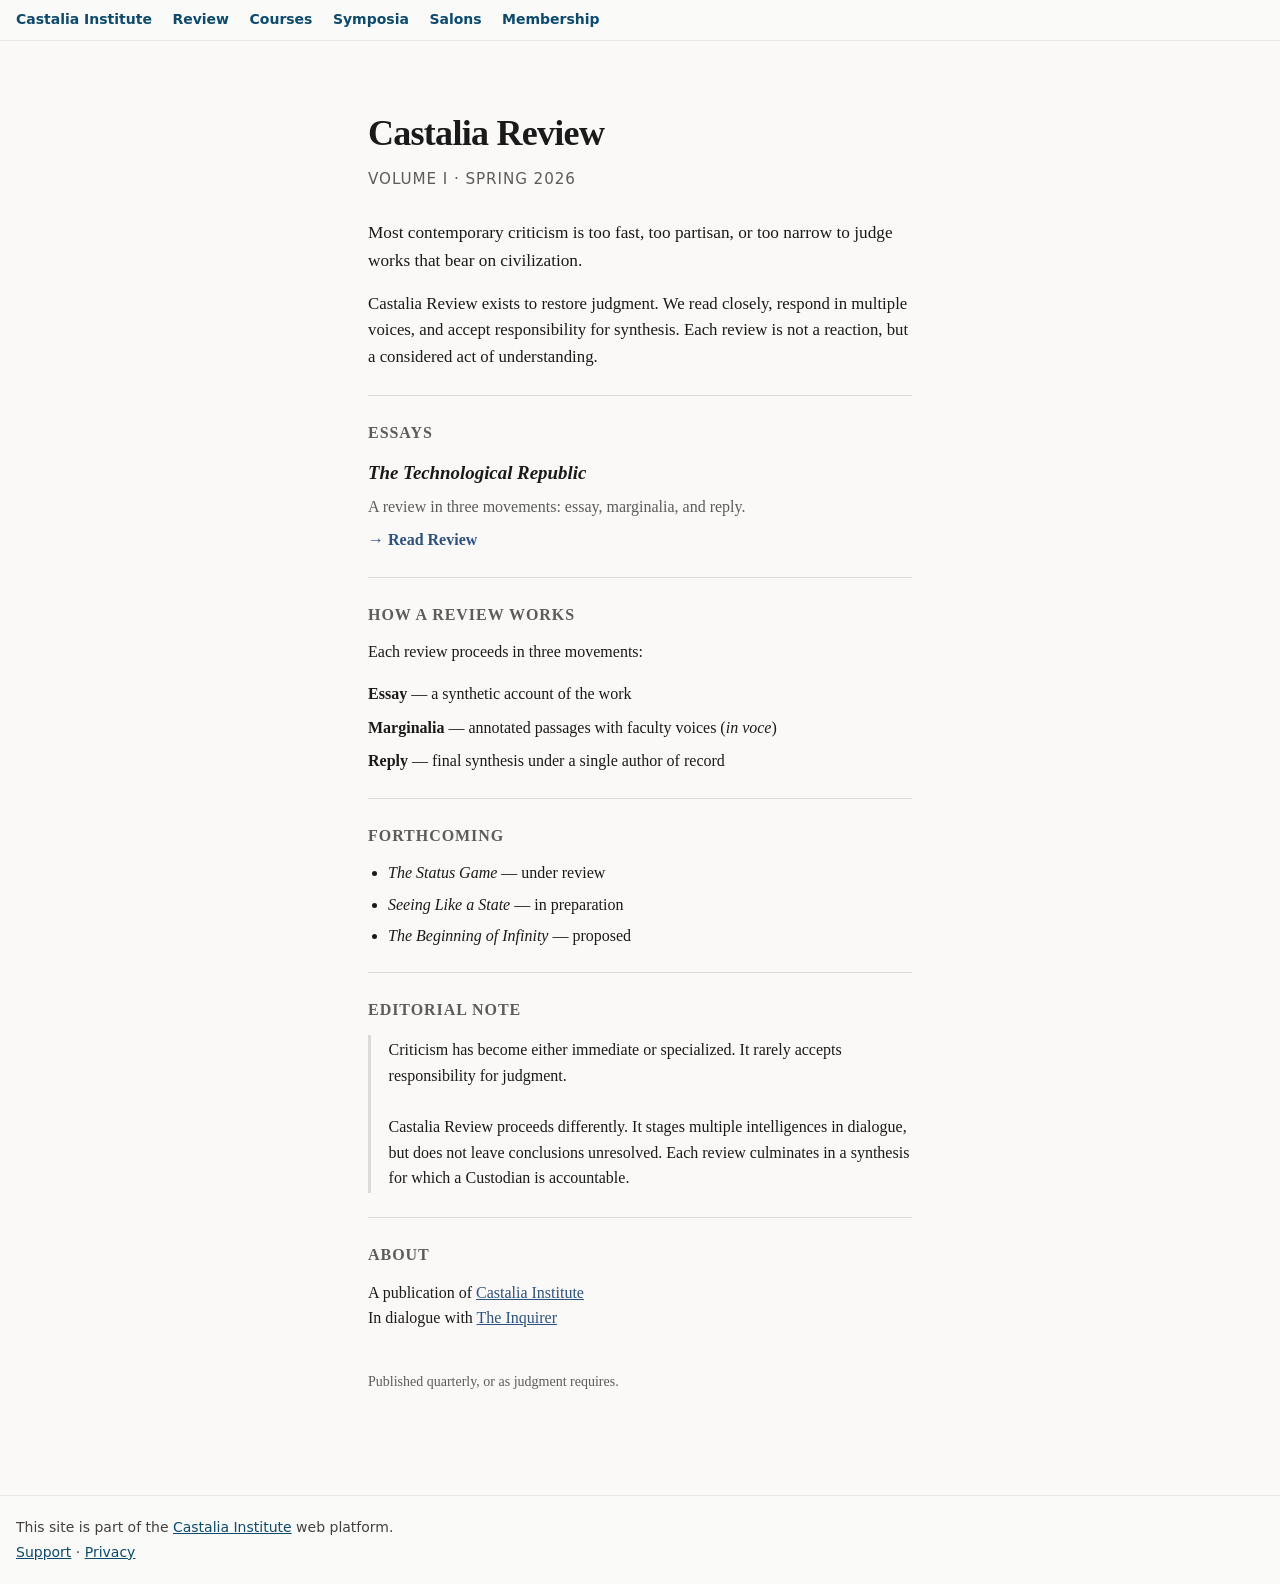
==== commit cb8e3831: "Karp review: revise to A+ across all voices and afterword - a.plato: add thumos/timocrat challenge (" ====
--- a/index.html
+++ b/index.html
@@ -3,22 +3,25 @@
 <head>
   <meta charset="utf-8" />
   <meta name="viewport" content="width=device-width, initial-scale=1" />
+  <meta name="theme-color" content="#2c5282" media="(prefers-color-scheme: light)" />
+  <meta name="theme-color" content="#121110" media="(prefers-color-scheme: dark)" />
   <title>Castalia Review | Castalia Institute</title>
-  <meta name="description" content="Castalia Review restores slow judgment and responsible synthesis on books that bear on civilization through essay, marginalia, and reply." />
+  <meta name="description" content="Castalia Review restores slow, accountable judgment on books that bear on civilization through essay, marginalia, and reply." />
   <meta name="robots" content="index,follow,max-image-preview:large" />
   <link rel="canonical" href="https://review.castalia.institute/" />
   <link rel="alternate" hreflang="en" href="https://review.castalia.institute/" />
   <link rel="alternate" hreflang="x-default" href="https://review.castalia.institute/" />
   <meta property="og:type" content="website" />
+  <meta property="og:locale" content="en_US" />
   <meta property="og:site_name" content="Castalia Review" />
   <meta property="og:title" content="Castalia Review | Castalia Institute" />
-  <meta property="og:description" content="Most criticism is immediate, partisan, or specialized beyond judgment. Castalia Review restores responsible synthesis through essay, marginalia, and reply." />
+  <meta property="og:description" content="Most criticism is too fast, partisan, or narrow. Castalia Review restores judgment through essay, marginalia, and reply." />
   <meta property="og:url" content="https://review.castalia.institute/" />
   <meta name="twitter:card" content="summary" />
   <meta name="twitter:title" content="Castalia Review | Castalia Institute" />
-  <meta name="twitter:description" content="Castalia Review restores judgment through close reading, multiple voices, and responsible synthesis." />
+  <meta name="twitter:description" content="Castalia Review restores judgment through close reading, multiple voices, and accountable synthesis." />
   <script type="application/ld+json">
-{"@context":"https://schema.org","@graph":[{"@type":"WebSite","@id":"https://review.castalia.institute/#website","name":"Castalia Review","url":"https://review.castalia.institute/","description":"A publication of Castalia Institute: close reading and responsible synthesis through essay, marginalia, and reply.","publisher":{"@type":"Organization","name":"Castalia Institute","url":"https://castalia.institute/"}},{"@type":"WebPage","@id":"https://review.castalia.institute/#webpage","url":"https://review.castalia.institute/","name":"Castalia Review","description":"Most contemporary criticism is immediate, partisan, or specialized beyond judgment on works that bear on civilization.","isPartOf":{"@id":"https://review.castalia.institute/#website"},"publisher":{"@type":"Organization","name":"Castalia Institute","url":"https://castalia.institute/"},"mainEntity":{"@type":"ItemList","name":"Published reviews","numberOfItems":1,"itemListElement":[{"@type":"ListItem","position":1,"name":"The Technological Republic","url":"https://review.castalia.institute/reviews/the-technological-republic.html"}]}}]}
+{"@context":"https://schema.org","@graph":[{"@type":"WebSite","@id":"https://review.castalia.institute/#website","name":"Castalia Review","url":"https://review.castalia.institute/","description":"A publication of Castalia Institute: close reading and accountable synthesis through essay, marginalia, and reply.","publisher":{"@type":"Organization","name":"Castalia Institute","url":"https://castalia.institute/"}},{"@type":"WebPage","@id":"https://review.castalia.institute/#webpage","url":"https://review.castalia.institute/","name":"Castalia Review","description":"Most contemporary criticism is too fast, too partisan, or too narrow to judge works that bear on civilization.","isPartOf":{"@id":"https://review.castalia.institute/#website"},"publisher":{"@type":"Organization","name":"Castalia Institute","url":"https://castalia.institute/"},"mainEntity":{"@type":"ItemList","name":"Published reviews","numberOfItems":1,"itemListElement":[{"@type":"ListItem","position":1,"name":"The Technological Republic","url":"https://review.castalia.institute/reviews/the-technological-republic.html"}]}}]}
   </script>
   <style>
     :root {
@@ -132,12 +135,11 @@
     <h1>Castalia Review</h1>
     <p class="volume">Volume I · Spring 2026</p>
     <p class="doctrine">
-      Most contemporary criticism is immediate, partisan, or specialized beyond judgment on works that bear on civilization.
+      Most contemporary criticism is too fast, too partisan, or too narrow to judge works that bear on civilization.
     </p>
     <p class="mission">
-      Castalia Review exists to restore judgment through responsible synthesis.
-      We read closely, respond in multiple voices, and publish conclusions under editorial responsibility.
-      We review books that bear on civilization.
+      Castalia Review exists to restore judgment. We read closely, respond in multiple voices, and accept responsibility for synthesis.
+      Each review is not a reaction, but a considered act of understanding.
     </p>
 
     <section>
@@ -155,25 +157,24 @@
         <li><strong>Marginalia</strong> — annotated passages with faculty voices (<em>in voce</em>)</li>
         <li><strong>Reply</strong> — final synthesis under a single author of record</li>
       </ul>
-      <p><strong>The Custodian is responsible for final synthesis and judgment.</strong></p>
     </section>
 
     <section>
       <h2>Forthcoming</h2>
       <ul>
-        <li><cite>The Status Game</cite> — in review</li>
-        <li><cite>Seeing Like a State</cite> — assigned</li>
-        <li><cite>The Beginning of Infinity</cite> — scheduled</li>
+        <li><cite>The Status Game</cite> — under review</li>
+        <li><cite>Seeing Like a State</cite> — in preparation</li>
+        <li><cite>The Beginning of Infinity</cite> — proposed</li>
       </ul>
     </section>
 
     <section>
       <h2>Editorial Note</h2>
       <p class="editor-note">
-        Criticism no longer accepts responsibility for judgment. It defaults to immediate reaction or specialization without synthesis.
+        Criticism has become either immediate or specialized. It rarely accepts responsibility for judgment.
         <br /><br />
-        Castalia Review proceeds differently. It stages multiple intelligences in dialogue and concludes in responsible synthesis.
-        Each review culminates in final judgment for which a Custodian is accountable.
+        Castalia Review proceeds differently. It stages multiple intelligences in dialogue, but does not leave conclusions unresolved.
+        Each review culminates in a synthesis for which a Custodian is accountable.
       </p>
     </section>
 
